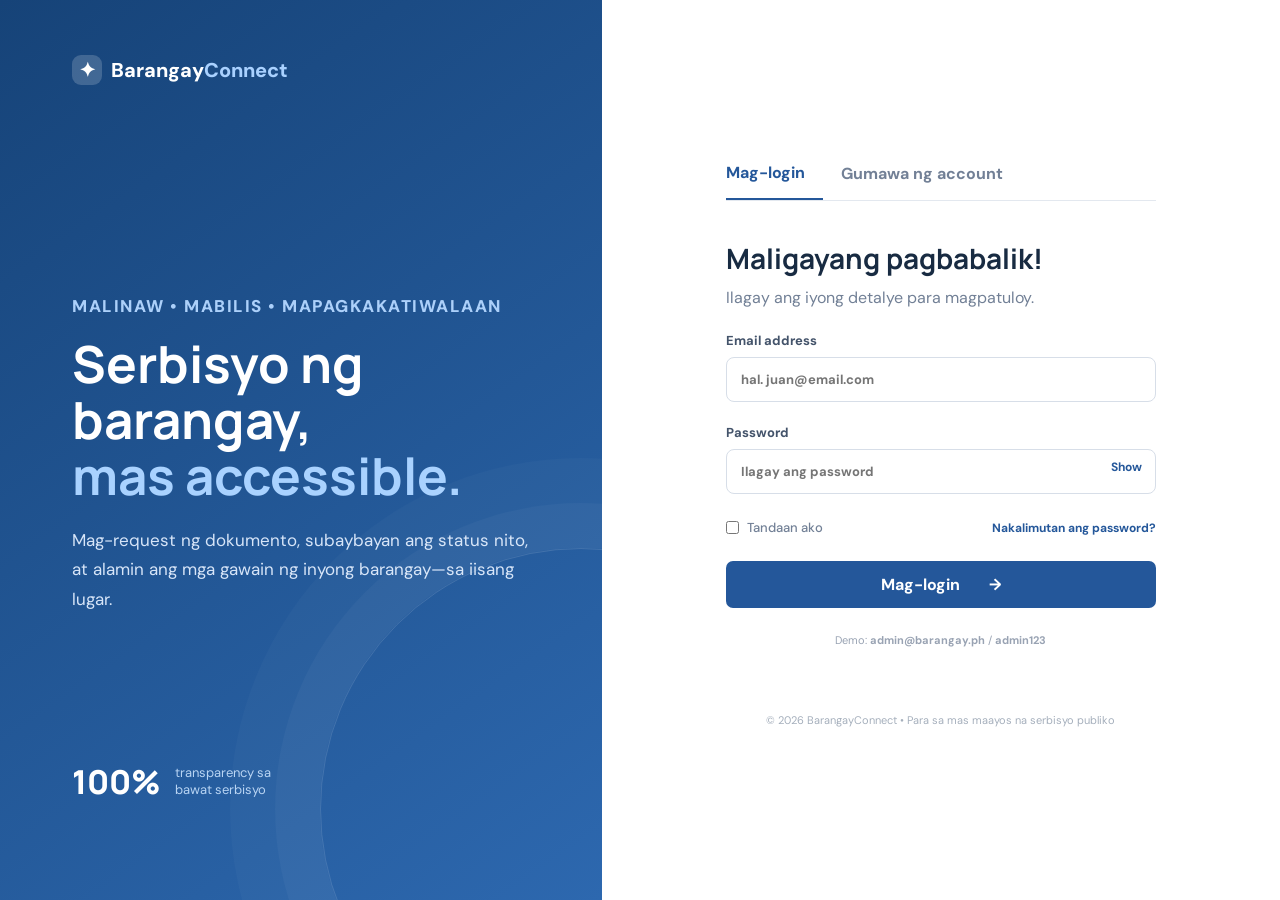
==== index.html @ 797827a4 "Create BarangayConnect transparency and documentation request portal prototype" ====
<!DOCTYPE html>
<html lang="tl">
<head>
  <meta charset="UTF-8" />
  <meta name="viewport" content="width=device-width, initial-scale=1.0" />
  <title>BarangayConnect | Transparency & Requests</title>
  <link rel="preconnect" href="https://fonts.googleapis.com">
  <link rel="preconnect" href="https://fonts.gstatic.com" crossorigin>
  <link href="https://fonts.googleapis.com/css2?family=DM+Sans:wght@400;500;600;700&family=Manrope:wght@700;800&display=swap" rel="stylesheet">
  <link rel="stylesheet" href="styles.css" />
</head>
<body>
  <div id="toast" class="toast" role="status"></div>
  <div id="authView" class="auth-layout">
    <section class="auth-hero">
      <div class="brand light"><span class="brand-mark">✦</span><span>Barangay<span>Connect</span></span></div>
      <div class="hero-copy">
        <p class="eyebrow">MALINAW • MABILIS • MAPAGKAKATIWALAAN</p>
        <h1>Serbisyo ng barangay,<br><em>mas accessible.</em></h1>
        <p>Mag-request ng dokumento, subaybayan ang status nito, at alamin ang mga gawain ng inyong barangay—sa iisang lugar.</p>
      </div>
      <div class="hero-stat"><strong>100%</strong><span>transparency sa bawat serbisyo</span></div>
    </section>
    <section class="auth-panel">
      <div class="auth-card">
        <div class="mobile-brand brand"><span class="brand-mark">✦</span><span>Barangay<span>Connect</span></span></div>
        <div class="auth-tabs"><button class="auth-tab active" data-auth="login">Mag-login</button><button class="auth-tab" data-auth="signup">Gumawa ng account</button></div>
        <div id="loginForm" class="auth-form">
          <h2>Maligayang pagbabalik!</h2><p class="muted">Ilagay ang iyong detalye para magpatuloy.</p>
          <label>Email address<input id="loginEmail" type="email" placeholder="hal. juan@email.com" /></label>
          <label>Password<div class="password-field"><input id="loginPassword" type="password" placeholder="Ilagay ang password" /><button type="button" class="toggle-password">Show</button></div></label>
          <div class="form-row"><label class="check"><input type="checkbox" /> Tandaan ako</label><a href="#" class="link">Nakalimutan ang password?</a></div>
          <button class="primary full" id="loginBtn">Mag-login <span>→</span></button>
          <p class="demo-note">Demo: <b>admin@barangay.ph</b> / <b>admin123</b></p>
        </div>
        <div id="signupForm" class="auth-form hidden">
          <h2>Gumawa ng account</h2><p class="muted">Mag-register para makapag-request ng dokumento.</p>
          <label>Buong pangalan<input id="signupName" type="text" placeholder="Juan Dela Cruz" /></label>
          <label>Email address<input id="signupEmail" type="email" placeholder="juan@email.com" /></label>
          <label>Password<input id="signupPassword" type="password" placeholder="Hindi bababa sa 6 na characters" /></label>
          <label class="check"><input type="checkbox" id="terms" /> Sumasang-ayon ako sa terms at privacy policy</label>
          <button class="primary full" id="signupBtn">Gumawa ng account <span>→</span></button>
        </div>
      </div>
      <p class="copyright">© 2026 BarangayConnect • Para sa mas maayos na serbisyo publiko</p>
    </section>
  </div>

  <div id="appView" class="app hidden">
    <header class="topbar"><div class="brand"><span class="brand-mark">✦</span><span>Barangay<span>Connect</span></span></div><nav id="mainNav"><button class="nav-link active" data-page="home">Overview</button><button class="nav-link" data-page="requests">Aking Requests</button><button class="nav-link" data-page="community">Barangay Updates</button></nav><div class="user-menu"><span id="userName">Juan Dela Cruz</span><button id="logoutBtn" class="logout">Lumabas</button></div><button id="mobileMenu" class="mobile-menu">☰</button></header>
    <main class="container">
      <section id="homePage" class="page">
        <div class="welcome"><div><p class="eyebrow">MABUHAY!</p><h1>Kumusta, <span id="welcomeName">Juan</span> <span class="wave">👋</span></h1><p class="muted">Ano ang kailangan mo ngayong araw?</p></div><button class="primary" data-modal="requestModal">+ Bagong request</button></div>
        <div class="notice"><span class="notice-icon">✦</span><div><b>Serbisyo publiko, para sa lahat.</b><p>Lahat ng iyong request at updates ay makikita dito. May tanong? Bisitahin ang aming barangay hall.</p></div><button class="close-notice">×</button></div>
        <div class="section-heading"><div><h2>Mabilis na access</h2><p class="muted">Piliin ang serbisyo na kailangan mo.</p></div></div>
        <div class="service-grid"><button class="service-card" data-request="Barangay Certificate"><span class="service-icon blue">▤</span><strong>Barangay Certificate</strong><small>Certificate of Residency</small><span class="arrow">→</span></button><button class="service-card" data-request="Certificate of Indigency"><span class="service-icon orange">♧</span><strong>Certificate of Indigency</strong><small>Patunay ng katayuan</small><span class="arrow">→</span></button><button class="service-card" data-request="Business Clearance"><span class="service-icon green">▣</span><strong>Business Clearance</strong><small>Para sa negosyo</small><span class="arrow">→</span></button><button class="service-card" data-request="Other Document"><span class="service-icon purple">＋</span><strong>Ibang dokumento</strong><small>May iba ka bang kailangan?</small><span class="arrow">→</span></button></div>
        <div class="section-heading"><div><h2>Snapshot ng requests</h2><p class="muted">Tingnan ang status ng iyong mga request.</p></div><button class="text-button" data-page="requests">Tingnan lahat →</button></div>
        <div class="stats-grid"><div class="stat-card"><span class="stat-icon blue">♧</span><div><small>Pending</small><strong id="pendingCount">1</strong></div></div><div class="stat-card"><span class="stat-icon orange">◷</span><div><small>In process</small><strong id="processCount">1</strong></div></div><div class="stat-card"><span class="stat-icon green">✓</span><div><small>Completed</small><strong id="completedCount">3</strong></div></div></div>
      </section>
      <section id="requestsPage" class="page hidden"><div class="page-title"><div><p class="eyebrow">DOCUMENTATION</p><h1>Aking Requests</h1><p class="muted">Subaybayan ang lahat ng iyong documentation requests.</p></div><button class="primary" data-modal="requestModal">+ Bagong request</button></div><div class="filter-bar"><input id="searchRequests" placeholder="⌕  Maghanap ng request..." /><select id="statusFilter"><option value="all">Lahat ng status</option><option>Pending</option><option>In process</option><option>Completed</option></select></div><div id="requestsList" class="request-list"></div></section>
      <section id="communityPage" class="page hidden"><div class="page-title"><div><p class="eyebrow">TRANSPARENCY BOARD</p><h1>Barangay Updates</h1><p class="muted">Alamin ang mga aktibidad at proyekto ng barangay.</p></div></div><div class="updates-grid"><article class="update-card featured"><span class="tag">PROJECT UPDATE</span><h2>Road improvement project sa Purok 3</h2><p>Umabot na sa 75% ang konstruksyon. Inaasahang matatapos sa September 30, 2026.</p><small>📅 September 12, 2026</small></article><article class="update-card"><span class="tag green-tag">ANNOUNCEMENT</span><h2>Barangay Assembly Meeting</h2><p>Inaanyayahan ang lahat sa quarterly assembly meeting sa covered court.</p><small>📅 September 20, 2026 • 9:00 AM</small></article><article class="update-card"><span class="tag orange-tag">REPORT</span><h2>Q2 2026 Financial Report</h2><p>Tingnan ang financial at accomplishment report ng barangay.</p><button class="text-button">View report →</button></article></div></section>
    </main>
    <footer><span>BarangayConnect</span><span>Open data • Accountable service • Community first</span></footer>
  </div>
  <div id="requestModal" class="modal hidden"><div class="modal-box"><button class="modal-close">×</button><p class="eyebrow">NEW REQUEST</p><h2>Mag-request ng dokumento</h2><p class="muted">Punan ang form at ipoproseso ng barangay staff ang iyong request.</p><form id="requestForm"><label>Uri ng dokumento<select id="documentType" required><option value="">Pumili ng dokumento</option><option>Barangay Certificate</option><option>Certificate of Indigency</option><option>Business Clearance</option><option>Other Document</option></select></label><label>Dahilan ng request<textarea id="requestReason" rows="3" placeholder="Hal. Para sa scholarship application" required></textarea></label><label>Para kanino ang dokumento<input id="requestPurpose" placeholder="Hal. Juan Dela Cruz" required /></label><div class="form-actions"><button type="button" class="secondary modal-close">Kanselahin</button><button class="primary">I-submit ang request</button></div></form></div></div>
  <script src="app.js"></script>
</body>
</html>
---- styles.css ----
:root{--navy:#173b68;--blue:#24579a;--sky:#edf4ff;--ink:#182b42;--muted:#728096;--line:#e3e8ef;--orange:#e89045;--green:#27835d;--shadow:0 12px 35px rgba(24,43,66,.08)}*{box-sizing:border-box}body{margin:0;color:var(--ink);font-family:'DM Sans',sans-serif;background:#f7f9fc}button,input,select,textarea{font:inherit}button{cursor:pointer;border:0}h1,h2,p{margin-top:0}h1,h2{font-family:Manrope,sans-serif}.hidden{display:none!important}.brand{display:flex;align-items:center;gap:9px;font-weight:800;font-size:20px;color:var(--navy)}.brand>span:last-child>span{color:#3d77c5}.brand-mark{display:grid;place-items:center;color:#fff;background:#3470bc;width:30px;height:30px;border-radius:9px;font-size:20px}.brand.light{color:#fff}.brand.light .brand-mark{background:rgba(255,255,255,.18)}.brand.light>span:last-child>span{color:#a9d1ff}.auth-layout{min-height:100vh;display:grid;grid-template-columns:47% 53%;background:#fff}.auth-hero{padding:55px 12%;color:#fff;background:linear-gradient(145deg,#164378,#2d68af);position:relative;overflow:hidden}.auth-hero:after{content:'';position:absolute;width:520px;height:520px;border:1px solid rgba(255,255,255,.13);border-radius:50%;right:-240px;bottom:-170px;box-shadow:0 0 0 45px rgba(255,255,255,.03),0 0 0 90px rgba(255,255,255,.025)}.hero-copy{margin-top:23vh;max-width:520px}.eyebrow{font-size:11px;letter-spacing:1.5px;font-weight:800;color:#5587c5;margin-bottom:13px}.auth-hero .eyebrow{color:#acd0fa}.hero-copy h1{font-size:clamp(32px,4vw,54px);line-height:1.1;margin-bottom:22px}.hero-copy h1 em{color:#a9d2ff;font-style:normal}.hero-copy p{font-size:17px;line-height:1.75;color:#d7e5f8}.hero-stat{display:flex;align-items:center;gap:14px;margin-top:16vh;color:#b8d4f3}.hero-stat strong{font:800 33px Manrope;color:#fff}.hero-stat span{font-size:13px;max-width:125px}.auth-panel{display:flex;flex-direction:column;align-items:center;justify-content:center;padding:40px}.auth-card{width:min(430px,100%)}.mobile-brand{display:none}.auth-tabs{display:flex;border-bottom:1px solid var(--line);margin-bottom:38px}.auth-tab{background:none;padding:0 18px 15px;color:var(--muted);font-weight:700}.auth-tab:first-child{padding-left:0}.auth-tab.active{color:var(--blue);border-bottom:2px solid var(--blue)}.auth-form h2{font-size:28px;margin-bottom:8px}.muted{color:var(--muted);line-height:1.6}.auth-form label,.modal-box label{display:block;font-size:13px;font-weight:700;margin:22px 0;color:#43536a}.auth-form input,.modal-box input,.modal-box select,.modal-box textarea,.filter-bar input,.filter-bar select{display:block;width:100%;padding:13px 14px;border:1px solid #d7dee8;border-radius:8px;margin-top:8px;outline:none;color:var(--ink);background:#fff}.auth-form input:focus,.modal-box input:focus,.modal-box textarea:focus{border-color:#4384d3;box-shadow:0 0 0 3px #e6f0ff}.password-field{position:relative}.password-field input{padding-right:60px}.toggle-password{position:absolute;right:8px;top:9px;background:none;color:var(--blue);font-size:12px;font-weight:700}.form-row{display:flex;justify-content:space-between;align-items:center;margin:25px 0;font-size:12px}.check{display:flex!important;align-items:center;gap:8px;font-weight:500!important;margin:0!important;color:var(--muted)!important}.check input{width:auto!important;margin:0!important}.link,.text-button{color:var(--blue);text-decoration:none;font-weight:700;background:none}.primary{background:var(--blue);color:#fff;border-radius:7px;padding:13px 19px;font-weight:700;transition:.2s}.primary:hover{background:#17457f;transform:translateY(-1px)}.primary span{margin-left:25px}.full{width:100%}.demo-note{text-align:center;font-size:11px;color:#99a3b3;margin-top:25px}.copyright{font-size:11px;color:#a5afbc;margin-top:55px}.topbar{height:74px;background:#fff;border-bottom:1px solid var(--line);display:flex;align-items:center;padding:0 max(5%,calc((100% - 1160px)/2));gap:50px;position:sticky;top:0;z-index:5}.topbar nav{display:flex;gap:5px;height:100%;flex:1}.nav-link{background:none;padding:0 16px;color:#718095;font-weight:600;border-bottom:2px solid transparent}.nav-link.active,.nav-link:hover{color:var(--blue);border-bottom-color:var(--blue)}.user-menu{display:flex;align-items:center;gap:18px;font-size:13px;font-weight:700}.logout{background:#f3f6fa;color:#6b788b;border-radius:6px;padding:8px 12px;font-size:12px}.mobile-menu{display:none;background:none;font-size:22px}.container{max-width:1120px;margin:0 auto;padding:55px 30px 80px;min-height:calc(100vh - 140px)}.welcome,.page-title,.section-heading{display:flex;align-items:center;justify-content:space-between;gap:20px}.welcome h1{font-size:34px;margin-bottom:7px}.welcome h1 span:not(.wave){color:var(--blue)}.wave{font-family:initial;font-size:28px}.notice{display:flex;align-items:flex-start;gap:15px;background:#eaf3ff;border:1px solid #d9e8fa;border-radius:9px;padding:17px 20px;margin:43px 0}.notice-icon{display:grid;place-items:center;background:#c9e0fc;color:#3272ba;border-radius:50%;width:28px;height:28px}.notice b{font-size:14px}.notice p{font-size:12px;color:#6d7c91;margin:5px 0 0}.close-notice{margin-left:auto;background:none;color:#7890aa;font-size:20px}.section-heading{margin:35px 0 17px}.section-heading h2{font-size:21px;margin-bottom:6px}.section-heading p{font-size:13px;margin:0}.service-grid{display:grid;grid-template-columns:repeat(4,1fr);gap:15px}.service-card{text-align:left;background:#fff;border:1px solid var(--line);border-radius:10px;padding:20px 17px;position:relative;box-shadow:0 4px 12px rgba(33,55,82,.03);transition:.2s}.service-card:hover{box-shadow:var(--shadow);transform:translateY(-3px)}.service-card strong,.service-card small{display:block}.service-card strong{font-size:14px;margin:17px 0 7px}.service-card small{font-size:11px;color:var(--muted)}.service-icon,.stat-icon{display:grid;place-items:center;width:39px;height:39px;border-radius:10px;font-size:20px}.blue{color:#3579cf;background:#e4efff}.orange{color:#d57a35;background:#fff0e3}.green{color:#23825c;background:#e1f4ea}.purple{color:#7963c1;background:#eee9ff}.arrow{position:absolute;right:16px;bottom:18px;color:#aac1dc;font-weight:bold}.stats-grid{display:grid;grid-template-columns:repeat(3,1fr);gap:15px}.stat-card{background:#fff;border:1px solid var(--line);border-radius:10px;padding:18px;display:flex;align-items:center;gap:14px}.stat-card small{display:block;color:var(--muted);font-size:12px;margin-bottom:4px}.stat-card strong{font:800 25px Manrope}.page-title{margin-bottom:38px}.page-title h1{font-size:35px;margin-bottom:7px}.filter-bar{display:flex;gap:12px;margin-bottom:22px}.filter-bar input{max-width:450px;margin:0}.filter-bar select{width:170px;margin:0}.request-list{display:grid;gap:12px}.request-item{background:#fff;border:1px solid var(--line);border-radius:10px;padding:20px 22px;display:grid;grid-template-columns:1fr auto;align-items:center}.request-item h3{font-size:15px;margin:0 0 7px}.request-item small{color:var(--muted)}.status{font-size:11px;font-weight:700;padding:7px 11px;border-radius:20px}.status.pending{background:#fff2cf;color:#a16e05}.status.in-process{background:#e2efff;color:#2870bd}.status.completed{background:#ddf3e5;color:#21794f}.updates-grid{display:grid;grid-template-columns:repeat(2,1fr);gap:18px}.update-card{background:#fff;border:1px solid var(--line);border-radius:10px;padding:25px}.update-card.featured{background:linear-gradient(135deg,#1d4d88,#3475bf);color:#fff;grid-column:span 2}.update-card h2{font-size:21px;margin:17px 0 10px}.update-card p{color:#6d7d91;line-height:1.65;font-size:13px}.featured p{color:#d8e7f9}.update-card small{color:#8c9aaa;font-size:11px}.featured small{color:#c0d8f1}.tag{display:inline-block;color:#4d8bd3;background:#e8f2ff;border-radius:4px;padding:5px 8px;font-size:10px;font-weight:800}.green-tag{color:#247953;background:#e2f4ea}.orange-tag{color:#b66c2e;background:#fff0e3}footer{display:flex;justify-content:space-between;max-width:1120px;padding:20px 30px;color:#9aa7b7;font-size:11px;margin:auto;border-top:1px solid var(--line)}footer span:first-child{font-weight:bold;color:#53709a}.modal{position:fixed;inset:0;z-index:20;background:rgba(15,35,58,.55);display:grid;place-items:center;padding:20px}.modal-box{position:relative;background:#fff;border-radius:13px;padding:32px;width:min(510px,100%);box-shadow:0 20px 60px #102a4a55}.modal-box h2{font-size:26px;margin-bottom:7px}.modal-close{position:absolute;right:18px;top:15px;background:none;color:#8190a3;font-size:25px}.modal-box textarea{resize:vertical}.form-actions{display:flex;justify-content:flex-end;gap:10px;margin-top:25px}.secondary{background:#f0f3f7;color:#637289;border-radius:7px;padding:13px 19px;font-weight:700}.toast{position:fixed;right:24px;bottom:24px;background:#183d6c;color:#fff;padding:14px 19px;border-radius:8px;box-shadow:var(--shadow);z-index:40;transform:translateY(120px);opacity:0;transition:.3s;font-size:13px}.toast.show{transform:translateY(0);opacity:1}@media(max-width:800px){.auth-layout{grid-template-columns:1fr}.auth-hero{display:none}.auth-panel{padding:30px 22px}.mobile-brand{display:flex;margin-bottom:40px}.topbar{padding:0 20px;gap:0;justify-content:space-between}.topbar nav{display:none;position:absolute;top:74px;left:0;right:0;height:auto;background:#fff;border-bottom:1px solid var(--line);flex-direction:column;padding:10px 20px}.topbar nav.open{display:flex}.nav-link{padding:15px;text-align:left}.user-menu{margin-left:auto;margin-right:12px}.user-menu span{display:none}.mobile-menu{display:block}.container{padding:35px 18px}.welcome,.page-title{align-items:flex-start;flex-direction:column}.welcome h1,.page-title h1{font-size:29px}.service-grid{grid-template-columns:repeat(2,1fr)}.stats-grid{grid-template-columns:1fr}.notice{margin:30px 0}.updates-grid{grid-template-columns:1fr}.update-card.featured{grid-column:auto}footer{padding:20px;flex-direction:column;gap:7px}.filter-bar{flex-direction:column}.filter-bar input,.filter-bar select{max-width:none;width:100%}}@media(max-width:420px){.service-grid{grid-template-columns:1fr}.service-card{min-height:130px}.auth-tabs{margin-bottom:28px}.auth-tab{font-size:12px}}
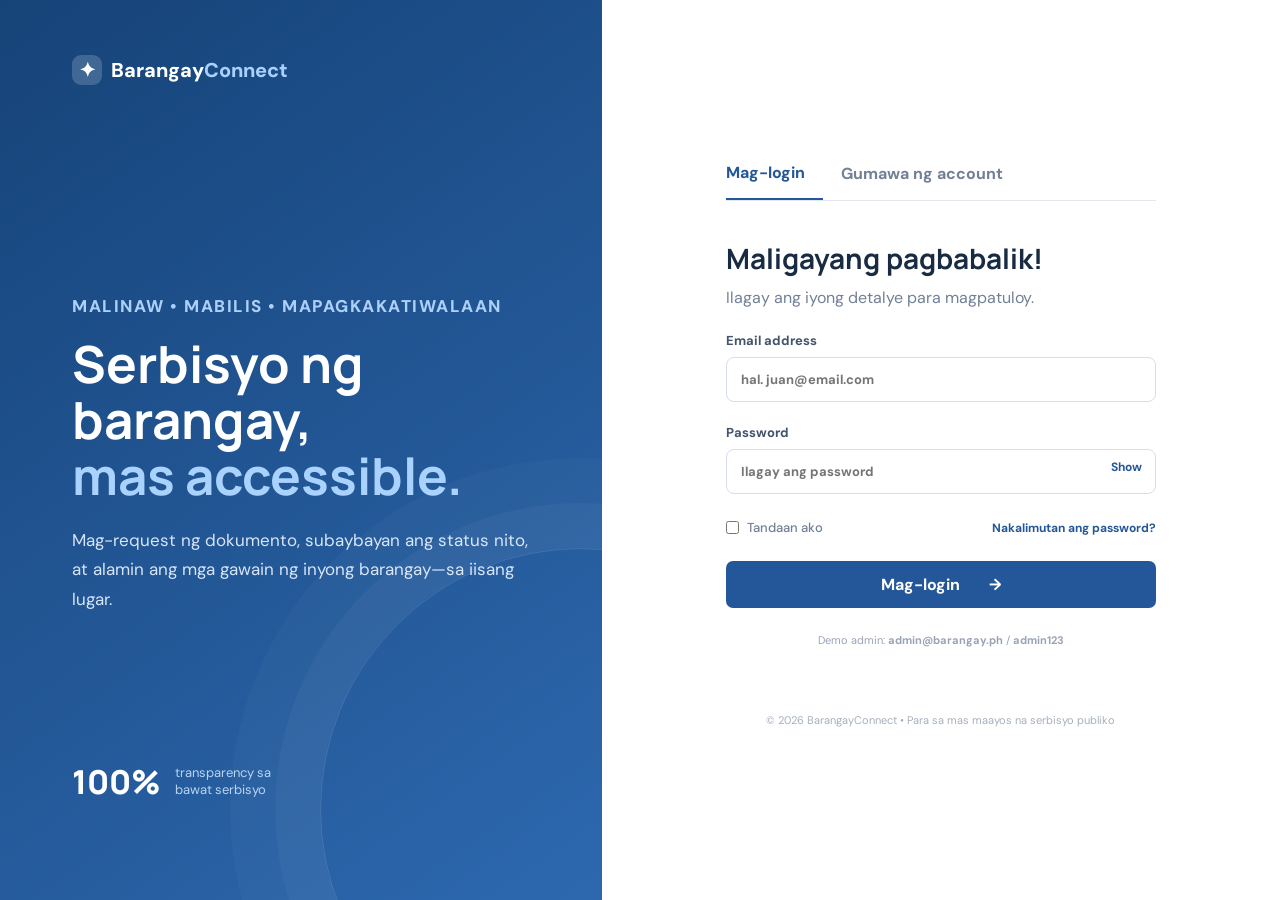
==== commit 1c2e8487: "Add persistent citizen/admin account roles and password settings" ====
--- a/index.html
+++ b/index.html
@@ -1,68 +1,18 @@
 <!DOCTYPE html>
 <html lang="tl">
 <head>
-  <meta charset="UTF-8" />
-  <meta name="viewport" content="width=device-width, initial-scale=1.0" />
-  <title>BarangayConnect | Transparency & Requests</title>
-  <link rel="preconnect" href="https://fonts.googleapis.com">
-  <link rel="preconnect" href="https://fonts.gstatic.com" crossorigin>
-  <link href="https://fonts.googleapis.com/css2?family=DM+Sans:wght@400;500;600;700&family=Manrope:wght@700;800&display=swap" rel="stylesheet">
-  <link rel="stylesheet" href="styles.css" />
+<meta charset="UTF-8"><meta name="viewport" content="width=device-width, initial-scale=1.0"><title>BarangayConnect | Transparency & Requests</title>
+<link rel="preconnect" href="https://fonts.googleapis.com"><link rel="preconnect" href="https://fonts.gstatic.com" crossorigin><link href="https://fonts.googleapis.com/css2?family=DM+Sans:wght@400;500;600;700&family=Manrope:wght@700;800&display=swap" rel="stylesheet"><link rel="stylesheet" href="styles.css">
 </head>
 <body>
-  <div id="toast" class="toast" role="status"></div>
-  <div id="authView" class="auth-layout">
-    <section class="auth-hero">
-      <div class="brand light"><span class="brand-mark">✦</span><span>Barangay<span>Connect</span></span></div>
-      <div class="hero-copy">
-        <p class="eyebrow">MALINAW • MABILIS • MAPAGKAKATIWALAAN</p>
-        <h1>Serbisyo ng barangay,<br><em>mas accessible.</em></h1>
-        <p>Mag-request ng dokumento, subaybayan ang status nito, at alamin ang mga gawain ng inyong barangay—sa iisang lugar.</p>
-      </div>
-      <div class="hero-stat"><strong>100%</strong><span>transparency sa bawat serbisyo</span></div>
-    </section>
-    <section class="auth-panel">
-      <div class="auth-card">
-        <div class="mobile-brand brand"><span class="brand-mark">✦</span><span>Barangay<span>Connect</span></span></div>
-        <div class="auth-tabs"><button class="auth-tab active" data-auth="login">Mag-login</button><button class="auth-tab" data-auth="signup">Gumawa ng account</button></div>
-        <div id="loginForm" class="auth-form">
-          <h2>Maligayang pagbabalik!</h2><p class="muted">Ilagay ang iyong detalye para magpatuloy.</p>
-          <label>Email address<input id="loginEmail" type="email" placeholder="hal. juan@email.com" /></label>
-          <label>Password<div class="password-field"><input id="loginPassword" type="password" placeholder="Ilagay ang password" /><button type="button" class="toggle-password">Show</button></div></label>
-          <div class="form-row"><label class="check"><input type="checkbox" /> Tandaan ako</label><a href="#" class="link">Nakalimutan ang password?</a></div>
-          <button class="primary full" id="loginBtn">Mag-login <span>→</span></button>
-          <p class="demo-note">Demo: <b>admin@barangay.ph</b> / <b>admin123</b></p>
-        </div>
-        <div id="signupForm" class="auth-form hidden">
-          <h2>Gumawa ng account</h2><p class="muted">Mag-register para makapag-request ng dokumento.</p>
-          <label>Buong pangalan<input id="signupName" type="text" placeholder="Juan Dela Cruz" /></label>
-          <label>Email address<input id="signupEmail" type="email" placeholder="juan@email.com" /></label>
-          <label>Password<input id="signupPassword" type="password" placeholder="Hindi bababa sa 6 na characters" /></label>
-          <label class="check"><input type="checkbox" id="terms" /> Sumasang-ayon ako sa terms at privacy policy</label>
-          <button class="primary full" id="signupBtn">Gumawa ng account <span>→</span></button>
-        </div>
-      </div>
-      <p class="copyright">© 2026 BarangayConnect • Para sa mas maayos na serbisyo publiko</p>
-    </section>
-  </div>
-
-  <div id="appView" class="app hidden">
-    <header class="topbar"><div class="brand"><span class="brand-mark">✦</span><span>Barangay<span>Connect</span></span></div><nav id="mainNav"><button class="nav-link active" data-page="home">Overview</button><button class="nav-link" data-page="requests">Aking Requests</button><button class="nav-link" data-page="community">Barangay Updates</button></nav><div class="user-menu"><span id="userName">Juan Dela Cruz</span><button id="logoutBtn" class="logout">Lumabas</button></div><button id="mobileMenu" class="mobile-menu">☰</button></header>
-    <main class="container">
-      <section id="homePage" class="page">
-        <div class="welcome"><div><p class="eyebrow">MABUHAY!</p><h1>Kumusta, <span id="welcomeName">Juan</span> <span class="wave">👋</span></h1><p class="muted">Ano ang kailangan mo ngayong araw?</p></div><button class="primary" data-modal="requestModal">+ Bagong request</button></div>
-        <div class="notice"><span class="notice-icon">✦</span><div><b>Serbisyo publiko, para sa lahat.</b><p>Lahat ng iyong request at updates ay makikita dito. May tanong? Bisitahin ang aming barangay hall.</p></div><button class="close-notice">×</button></div>
-        <div class="section-heading"><div><h2>Mabilis na access</h2><p class="muted">Piliin ang serbisyo na kailangan mo.</p></div></div>
-        <div class="service-grid"><button class="service-card" data-request="Barangay Certificate"><span class="service-icon blue">▤</span><strong>Barangay Certificate</strong><small>Certificate of Residency</small><span class="arrow">→</span></button><button class="service-card" data-request="Certificate of Indigency"><span class="service-icon orange">♧</span><strong>Certificate of Indigency</strong><small>Patunay ng katayuan</small><span class="arrow">→</span></button><button class="service-card" data-request="Business Clearance"><span class="service-icon green">▣</span><strong>Business Clearance</strong><small>Para sa negosyo</small><span class="arrow">→</span></button><button class="service-card" data-request="Other Document"><span class="service-icon purple">＋</span><strong>Ibang dokumento</strong><small>May iba ka bang kailangan?</small><span class="arrow">→</span></button></div>
-        <div class="section-heading"><div><h2>Snapshot ng requests</h2><p class="muted">Tingnan ang status ng iyong mga request.</p></div><button class="text-button" data-page="requests">Tingnan lahat →</button></div>
-        <div class="stats-grid"><div class="stat-card"><span class="stat-icon blue">♧</span><div><small>Pending</small><strong id="pendingCount">1</strong></div></div><div class="stat-card"><span class="stat-icon orange">◷</span><div><small>In process</small><strong id="processCount">1</strong></div></div><div class="stat-card"><span class="stat-icon green">✓</span><div><small>Completed</small><strong id="completedCount">3</strong></div></div></div>
-      </section>
-      <section id="requestsPage" class="page hidden"><div class="page-title"><div><p class="eyebrow">DOCUMENTATION</p><h1>Aking Requests</h1><p class="muted">Subaybayan ang lahat ng iyong documentation requests.</p></div><button class="primary" data-modal="requestModal">+ Bagong request</button></div><div class="filter-bar"><input id="searchRequests" placeholder="⌕  Maghanap ng request..." /><select id="statusFilter"><option value="all">Lahat ng status</option><option>Pending</option><option>In process</option><option>Completed</option></select></div><div id="requestsList" class="request-list"></div></section>
-      <section id="communityPage" class="page hidden"><div class="page-title"><div><p class="eyebrow">TRANSPARENCY BOARD</p><h1>Barangay Updates</h1><p class="muted">Alamin ang mga aktibidad at proyekto ng barangay.</p></div></div><div class="updates-grid"><article class="update-card featured"><span class="tag">PROJECT UPDATE</span><h2>Road improvement project sa Purok 3</h2><p>Umabot na sa 75% ang konstruksyon. Inaasahang matatapos sa September 30, 2026.</p><small>📅 September 12, 2026</small></article><article class="update-card"><span class="tag green-tag">ANNOUNCEMENT</span><h2>Barangay Assembly Meeting</h2><p>Inaanyayahan ang lahat sa quarterly assembly meeting sa covered court.</p><small>📅 September 20, 2026 • 9:00 AM</small></article><article class="update-card"><span class="tag orange-tag">REPORT</span><h2>Q2 2026 Financial Report</h2><p>Tingnan ang financial at accomplishment report ng barangay.</p><button class="text-button">View report →</button></article></div></section>
-    </main>
-    <footer><span>BarangayConnect</span><span>Open data • Accountable service • Community first</span></footer>
-  </div>
-  <div id="requestModal" class="modal hidden"><div class="modal-box"><button class="modal-close">×</button><p class="eyebrow">NEW REQUEST</p><h2>Mag-request ng dokumento</h2><p class="muted">Punan ang form at ipoproseso ng barangay staff ang iyong request.</p><form id="requestForm"><label>Uri ng dokumento<select id="documentType" required><option value="">Pumili ng dokumento</option><option>Barangay Certificate</option><option>Certificate of Indigency</option><option>Business Clearance</option><option>Other Document</option></select></label><label>Dahilan ng request<textarea id="requestReason" rows="3" placeholder="Hal. Para sa scholarship application" required></textarea></label><label>Para kanino ang dokumento<input id="requestPurpose" placeholder="Hal. Juan Dela Cruz" required /></label><div class="form-actions"><button type="button" class="secondary modal-close">Kanselahin</button><button class="primary">I-submit ang request</button></div></form></div></div>
-  <script src="app.js"></script>
-</body>
-</html>
+<div id="toast" class="toast"></div>
+<div id="authView" class="auth-layout"><section class="auth-hero"><div class="brand light"><span class="brand-mark">✦</span><span>Barangay<span>Connect</span></span></div><div class="hero-copy"><p class="eyebrow">MALINAW • MABILIS • MAPAGKAKATIWALAAN</p><h1>Serbisyo ng barangay,<br><em>mas accessible.</em></h1><p>Mag-request ng dokumento, subaybayan ang status nito, at alamin ang mga gawain ng inyong barangay—sa iisang lugar.</p></div><div class="hero-stat"><strong>100%</strong><span>transparency sa bawat serbisyo</span></div></section>
+<section class="auth-panel"><div class="auth-card"><div class="mobile-brand brand"><span class="brand-mark">✦</span><span>Barangay<span>Connect</span></span></div><div class="auth-tabs"><button class="auth-tab active" data-auth="login">Mag-login</button><button class="auth-tab" data-auth="signup">Gumawa ng account</button></div>
+<div id="loginForm" class="auth-form"><h2>Maligayang pagbabalik!</h2><p class="muted">Ilagay ang iyong detalye para magpatuloy.</p><label>Email address<input id="loginEmail" type="email" placeholder="hal. juan@email.com"></label><label>Password<div class="password-field"><input id="loginPassword" type="password" placeholder="Ilagay ang password"><button type="button" class="toggle-password">Show</button></div></label><div class="form-row"><label class="check"><input type="checkbox"> Tandaan ako</label><a href="#" class="link">Nakalimutan ang password?</a></div><button class="primary full" id="loginBtn">Mag-login <span>→</span></button><p class="demo-note">Demo admin: <b>admin@barangay.ph</b> / <b>admin123</b></p></div>
+<div id="signupForm" class="auth-form hidden"><h2>Gumawa ng account</h2><p class="muted">Pumili ng account type. Ito ang gagamitin mo sa susunod na pag-login.</p><label>Account type<select id="signupRole"><option value="citizen">Barangay Citizen</option><option value="admin">Barangay Admin</option></select></label><label>Buong pangalan<input id="signupName" type="text" placeholder="Juan Dela Cruz"></label><label>Email address<input id="signupEmail" type="email" placeholder="juan@email.com"></label><label>Password<input id="signupPassword" type="password" placeholder="Hindi bababa sa 6 na characters"></label><label>Ulitin ang password<input id="signupPassword2" type="password" placeholder="Ilagay ulit ang password"></label><label class="check"><input type="checkbox" id="terms"> Sumasang-ayon ako sa terms at privacy policy</label><button class="primary full" id="signupBtn">Gumawa ng account <span>→</span></button></div></div><p class="copyright">© 2026 BarangayConnect • Para sa mas maayos na serbisyo publiko</p></section></div>
+<div id="appView" class="app hidden"><header class="topbar"><div class="brand"><span class="brand-mark">✦</span><span>Barangay<span>Connect</span></span></div><nav id="mainNav"><button class="nav-link active" data-page="home">Overview</button><button class="nav-link" data-page="requests">Aking Requests</button><button class="nav-link" data-page="community">Barangay Updates</button></nav><div class="user-menu"><span id="userName"></span><button id="settingsBtn" class="logout">Settings</button><button id="logoutBtn" class="logout">Lumabas</button></div><button id="mobileMenu" class="mobile-menu">☰</button></header><main class="container">
+<section id="homePage" class="page"><div class="welcome"><div><p class="eyebrow">MABUHAY!</p><h1>Kumusta, <span id="welcomeName">Juan</span> <span class="wave">👋</span></h1><p class="muted">Ano ang kailangan mo ngayong araw?</p></div><button class="primary" data-modal="requestModal">+ Bagong request</button></div><div class="notice"><span class="notice-icon">✦</span><div><b>Serbisyo publiko, para sa lahat.</b><p>Lahat ng iyong request at updates ay makikita dito. May tanong? Bisitahin ang aming barangay hall.</p></div><button class="close-notice">×</button></div><div class="section-heading"><div><h2>Mabilis na access</h2><p class="muted">Piliin ang serbisyo na kailangan mo.</p></div></div><div class="service-grid"><button class="service-card" data-request="Barangay Certificate"><span class="service-icon blue">▤</span><strong>Barangay Certificate</strong><small>Certificate of Residency</small><span class="arrow">→</span></button><button class="service-card" data-request="Certificate of Indigency"><span class="service-icon orange">♧</span><strong>Certificate of Indigency</strong><small>Patunay ng katayuan</small><span class="arrow">→</span></button><button class="service-card" data-request="Business Clearance"><span class="service-icon green">▣</span><strong>Business Clearance</strong><small>Para sa negosyo</small><span class="arrow">→</span></button><button class="service-card" data-request="Other Document"><span class="service-icon purple">＋</span><strong>Ibang dokumento</strong><small>May iba ka bang kailangan?</small><span class="arrow">→</span></button></div><div class="section-heading"><div><h2>Snapshot ng requests</h2><p class="muted">Tingnan ang status ng iyong mga request.</p></div><button class="text-button" data-page="requests">Tingnan lahat →</button></div><div class="stats-grid"><div class="stat-card"><span class="stat-icon blue">♧</span><div><small>Pending</small><strong id="pendingCount">0</strong></div></div><div class="stat-card"><span class="stat-icon orange">◷</span><div><small>In process</small><strong id="processCount">0</strong></div></div><div class="stat-card"><span class="stat-icon green">✓</span><div><small>Completed</small><strong id="completedCount">0</strong></div></div></div></section>
+<section id="requestsPage" class="page hidden"><div class="page-title"><div><p class="eyebrow">DOCUMENTATION</p><h1>Aking Requests</h1><p class="muted">Subaybayan ang lahat ng iyong documentation requests.</p></div><button class="primary" data-modal="requestModal">+ Bagong request</button></div><div class="filter-bar"><input id="searchRequests" placeholder="⌕  Maghanap ng request..."><select id="statusFilter"><option value="all">Lahat ng status</option><option>Pending</option><option>In process</option><option>Completed</option></select></div><div id="requestsList" class="request-list"></div></section>
+<section id="communityPage" class="page hidden"><div class="page-title"><div><p class="eyebrow">TRANSPARENCY BOARD</p><h1>Barangay Updates</h1><p class="muted">Alamin ang mga aktibidad at proyekto ng barangay.</p></div></div><div id="communityUpdates" class="updates-grid"></div></section></main><footer><span>BarangayConnect</span><span>Open data • Accountable service • Community first</span></footer></div>
+<div id="requestModal" class="modal hidden"><div class="modal-box"><button class="modal-close">×</button><p class="eyebrow">NEW REQUEST</p><h2>Mag-request ng dokumento</h2><p class="muted">Punan ang form at ipoproseso ng barangay staff.</p><form id="requestForm"><label>Uri ng dokumento<select id="documentType" required><option value="">Pumili ng dokumento</option><option>Barangay Certificate</option><option>Certificate of Indigency</option><option>Business Clearance</option><option>Other Document</option></select></label><label>Dahilan ng request<textarea id="requestReason" rows="3" required placeholder="Hal. Para sa scholarship application"></textarea></label><label>Para kanino ang dokumento<input id="requestPurpose" required placeholder="Hal. Juan Dela Cruz"></label><div class="form-actions"><button type="button" class="secondary modal-close">Kanselahin</button><button class="primary">I-submit ang request</button></div></form></div></div>
+<div id="settingsModal" class="modal hidden"><div class="modal-box"><button class="settings-close modal-close">×</button><p class="eyebrow">ACCOUNT SETTINGS</p><h2>Palitan ang password</h2><p class="muted">Ang bagong password ay gagamitin sa susunod na pag-login.</p><form id="passwordForm"><label>Current password<input id="currentPassword" type="password" required></label><label>New password<input id="newPassword" type="password" minlength="6" required></label><label>Ulitin ang bagong password<input id="newPassword2" type="password" minlength="6" required></label><div class="form-actions"><button type="button" class="secondary modal-close">Kanselahin</button><button class="primary">I-save ang password</button></div></form></div></div><script src="app.js"></script></body></html>
